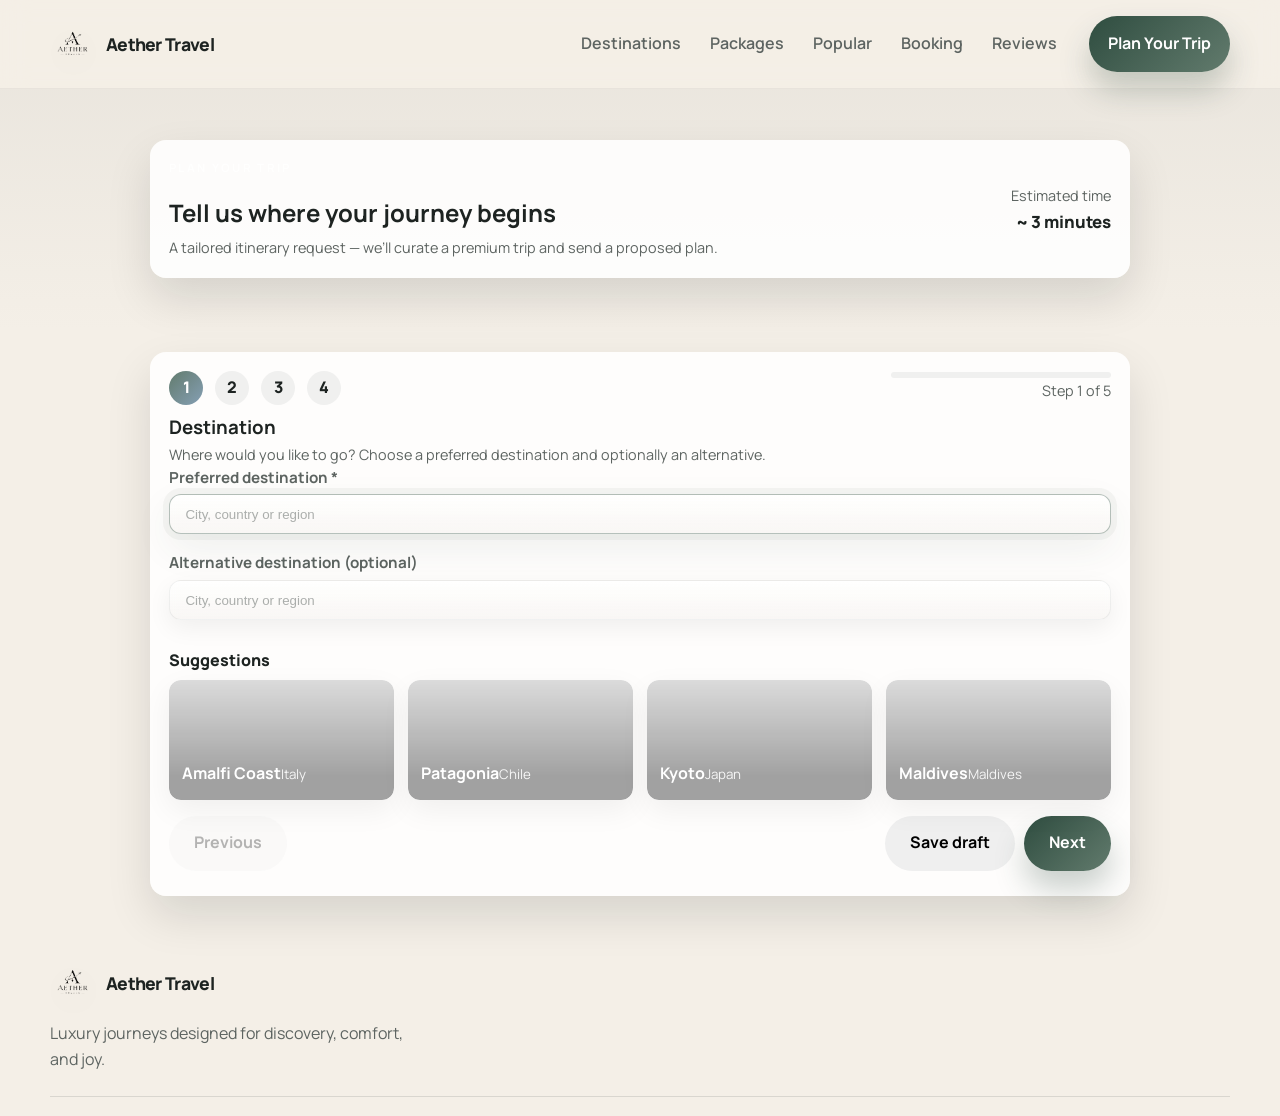
==== plan-your-trip.html @ 8c39a800 "First commit" ====
<!doctype html>
<html lang="en">
  <head>
    <meta charset="utf-8" />
    <meta name="viewport" content="width=device-width,initial-scale=1" />
    <title>Plan Your Trip — Aether Travel</title>
    <meta name="description" content="Plan a premium trip with Aether Travel — multi-step itinerary request." />
    <link rel="stylesheet" href="index.css" />
    <style>
      /* Page-specific small adjustments reusing design tokens from index.css */
      :root { --planner-max: 980px; }
      .planner-hero {
        padding: 3.2rem 1rem;
        background: linear-gradient(180deg, rgba(17,25,23,0.04), rgba(244,239,231,0.65));
      }
      .planner-shell { max-width: var(--planner-max); margin: 0 auto; }
      .planner-card {
        background: rgba(255,255,255,0.88);
        border-radius: 16px;
        padding: 1.2rem;
        box-shadow: var(--shadow);
      }
      .planner-steps { display: grid; gap: 1rem; }
      .step-indicator { display:flex; gap:0.75rem; align-items:center; margin-bottom:0.5rem; }
      .step-dot { width:34px; height:34px; border-radius:999px; display:grid; place-items:center; font-weight:800; background:rgba(29,35,33,0.06); }
      .step-dot.is-active { background: linear-gradient(135deg,var(--green),var(--blue)); color:#fff; }
      .progress-wrap { height:6px; background:rgba(29,35,33,0.06); border-radius:999px; overflow:hidden; }
      .progress-bar { height:100%; width:0%; background:linear-gradient(90deg,var(--green),var(--blue)); transition:width .35s ease; }
      .steps { position:relative; }
      .step { display:none; }
      .step.active { display:block; animation:fadeIn .36s ease; }
      @keyframes fadeIn { from {opacity:0; transform:translateY(6px);} to {opacity:1; transform:none;} }
      .dest-grid { display:grid; grid-template-columns:repeat(auto-fit,minmax(160px,1fr)); gap:0.9rem; }
      .dest-card { border-radius:12px; overflow:hidden; background:#eee; position:relative; cursor:pointer; min-height:110px; display:flex; flex-direction:column; justify-content:flex-end; padding:0.8rem; color:#fff; }
      .dest-card small { opacity:0.9; }
      .pref-grid { display:flex; flex-wrap:wrap; gap:0.6rem; }
      /* Preference pills with color accents applied only when selected */
      .pref {
        position:relative;
        padding:0.6rem 0.9rem;
        border-radius:999px;
        background:rgba(29,35,33,0.04);
        cursor:pointer;
        font-weight:700;
        color:var(--text);
        transition: transform .14s ease, box-shadow .14s ease, background .18s ease, color .18s ease;
        box-shadow: 0 6px 18px rgba(12,20,18,0.04);
      }
      .pref:hover { transform: translateY(-3px); box-shadow: 0 12px 30px rgba(12,20,18,0.08); }
      /* colored states applied when selected */
      .pref.is-selected[data-value="Adventure"] { background: linear-gradient(135deg,#ff9a76,#ff6b6b); color:#fff; }
      .pref.is-selected[data-value="Relaxation"] { background: linear-gradient(135deg,#9be7d9,#6bd3c9); color:#073b35; }
      .pref.is-selected[data-value="Family"] { background: linear-gradient(135deg,#ffd69e,#ffb36b); color:#2b1a00; }
      .pref.is-selected[data-value="Honeymoon"] { background: linear-gradient(135deg,#f6c1e3,#f08abf); color:#3b122b; }
      .pref.is-selected[data-value="Luxury"] { background: linear-gradient(135deg,#d3c6ff,#b49bff); color:#24124a; }
      .pref.is-selected[data-value="Cultural"] { background: linear-gradient(135deg,#ffd7a6,#ffc371); color:#402500; }
      .pref.is-selected[data-value="Nature"] { background: linear-gradient(135deg,#b6e3a6,#80d07a); color:#123814; }
      .pref.is-selected[data-value="Solo"] { background: linear-gradient(135deg,#b8d8ff,#8db6ff); color:#08234a; }
      .pref.is-selected { box-shadow: 0 18px 36px rgba(12,20,18,0.12); }
      /* Slightly smaller pills on small screens */
      @media (max-width:420px){ .pref{padding-left:2.2rem;font-size:0.95rem;} }
      .form-row { display:grid; gap:0.6rem; grid-template-columns:1fr 1fr; }
      @media (max-width:720px){ .form-row{grid-template-columns:1fr;} .step-dot{width:28px;height:28px} }
      .summary { background:linear-gradient(180deg, rgba(244,239,231,0.6), #fff); padding:1rem; border-radius:10px; }
      .muted-small { color:var(--muted); font-size:0.9rem; }

      /* Premium form controls for planner */
      .planner-card label { display:block; margin-bottom:0.35rem; color:var(--muted); font-weight:700; font-size:0.95rem; }

      .planner-card input,
      .planner-card select,
      .planner-card textarea {
        width:100%;
        padding:0.72rem 0.95rem;
        border-radius:12px;
        border:1px solid rgba(29,35,33,0.06);
        background:linear-gradient(180deg, rgba(255,255,255,0.72), rgba(245,243,240,0.62));
        backdrop-filter: blur(6px);
        box-shadow: 0 8px 24px rgba(12,20,18,0.06), inset 0 1px 0 rgba(255,255,255,0.6);
        font-weight:700;
        color:var(--text);
        transition: box-shadow .18s ease, transform .08s ease, border-color .18s ease;
        outline: none;
        margin-bottom:0.9rem;
      }

      .planner-card input::placeholder,
      .planner-card textarea::placeholder { color: rgba(29,35,33,0.36); font-weight:500; }

      .planner-card input:focus,
      .planner-card textarea:focus,
      .planner-card select:focus {
        border-color: rgba(47,77,64,0.35);
        box-shadow: 0 14px 38px rgba(47,77,64,0.08), 0 0 0 6px rgba(98,123,109,0.06);
        transform: translateY(-2px);
      }

      .planner-card select { appearance:none; -webkit-appearance:none; -moz-appearance:none; background-image: linear-gradient(45deg, transparent 50%, rgba(29,35,33,0.08) 50%); background-position: calc(100% - 1.1rem) 50%; background-size:12px 12px; padding-right:2.4rem; }

      .planner-card textarea { min-height:120px; resize:vertical; }

      .planner-card .field-error { margin-top:-0.6rem; display:block; font-size:0.88rem; color:crimson; }

      /* Destination cards: elevated, desaturated overlay and hover lift */
      .dest-card { border-radius:12px; overflow:hidden; position:relative; min-height:120px; display:flex; flex-direction:column; justify-content:flex-end; padding:0.8rem; color:#fff; box-shadow: 0 10px 30px rgba(12,20,18,0.06); transition: transform .18s ease, box-shadow .18s ease; }
      .dest-card::after { content:''; position:absolute; inset:0; background:linear-gradient(180deg, rgba(0,0,0,0.08) 0%, rgba(0,0,0,0.32) 80%); mix-blend-mode:multiply; }
      .dest-card > div { position:relative; z-index:2; }
      .dest-card:hover { transform:translateY(-6px); box-shadow: 0 20px 46px rgba(12,20,18,0.12); }
      /* Number control styles */
      .number-control { display:inline-flex; align-items:center; gap:0.5rem; background: linear-gradient(180deg, rgba(255,255,255,0.9), rgba(250,248,246,0.9)); border-radius:12px; padding:6px; border:1px solid rgba(29,35,33,0.04); }
      .number-control input { width:64px; text-align:center; border:0; background:transparent; padding:0.45rem 0.5rem; font-weight:800; }
      /* remove native browser spinner arrows */
      .number-control input::-webkit-outer-spin-button,
      .number-control input::-webkit-inner-spin-button { -webkit-appearance: none; margin: 0; }
      .number-control input { -moz-appearance: textfield; }

      /* Tactile plus/minus design */
      .num-btn {
        width:44px;
        height:44px;
        display:inline-grid;
        place-items:center;
        border-radius:12px;
        border:1px solid transparent;
        background: #fff;
        font-weight:800;
        font-size:18px;
        line-height:1;
        cursor:pointer;
        transition: transform .12s ease, box-shadow .12s ease, background .12s ease, border-color .12s ease;
        box-shadow: 0 6px 18px rgba(12,20,18,0.06);
      }
      .num-btn:hover { transform: translateY(-3px); box-shadow: 0 14px 30px rgba(12,20,18,0.09); }
      .num-btn:active { transform: translateY(-1px); }

      /* Decrease: subtle, ghost-style */
      .num-decrease {
        color: #4f5a57;
        background: linear-gradient(180deg, rgba(250,250,250,1), rgba(244,244,244,1));
        border:1px solid rgba(29,35,33,0.04);
      }

      /* Increase: prominent primary action */
      .num-increase {
        color: #fff;
        background: linear-gradient(135deg, var(--green), var(--blue));
        border:1px solid rgba(47,77,64,0.12);
        box-shadow: 0 10px 26px rgba(47,77,64,0.08);
      }

      /* Focus styles for accessibility */
      .num-btn:focus {
        outline: none;
        box-shadow: 0 0 0 4px rgba(98,123,109,0.09), 0 12px 30px rgba(12,20,18,0.08);
        transform: translateY(-2px);
      }

      /* Slightly larger symbols for clarity */
      .num-btn { font-size:20px; }

      /* screen-reader only helper */
      .sr-only { position: absolute !important; height: 1px; width: 1px; overflow: hidden; clip: rect(1px, 1px, 1px, 1px); white-space: nowrap; border: 0; padding: 0; margin: -1px; }
    </style>
  </head>
  <body>
    <header class="site-header">
      <nav class="navbar container" aria-label="Main navigation">
        <a href="index.html" class="brand" aria-label="Aether Travel home">
          <img src="images/ei_1791017456366-removebg-preview.png" alt="Aether Travel logo" class="brand-logo" />
          <span>Aether Travel</span>
        </a>
        <button class="nav-toggle" type="button" aria-label="Toggle navigation" aria-expanded="false"><span></span><span></span></button>
        <div class="nav-menu">
          <ul class="nav-links">
            <li><a href="index.html#destinations">Destinations</a></li>
            <li><a href="index.html#packages">Packages</a></li>
            <li><a href="index.html#popular">Popular</a></li>
            <li><a href="index.html#booking">Booking</a></li>
            <li><a href="index.html#testimonials">Reviews</a></li>
          </ul>
          <a href="plan-your-trip.html" class="btn btn-primary nav-cta">Plan Your Trip</a>
        </div>
      </nav>
    </header>

    <main>
      <section class="planner-hero">
        <div class="planner-shell container">
          <div class="planner-card">
            <div style="display:flex;justify-content:space-between;align-items:center;gap:1rem;flex-wrap:wrap;">
              <div>
                <p class="eyebrow">Plan your trip</p>
                <h1 style="margin:0 0 0.25rem;">Tell us where your journey begins</h1>
                <p class="muted-small">A tailored itinerary request — we’ll curate a premium trip and send a proposed plan.</p>
              </div>
              <div style="min-width:220px;text-align:right;">
                <small class="muted-small">Estimated time</small>
                <div style="font-weight:800;font-size:1.05rem;">~ 3 minutes</div>
              </div>
            </div>
          </div>
        </div>
      </section>

      <section class="container planner-shell" style="margin-top:1.4rem;">
        <form id="tripForm" class="planner-card" novalidate>

          <div class="step-indicator">
            <div class="step-dot is-active" data-step="1">1</div>
            <div class="step-dot" data-step="2">2</div>
            <div class="step-dot" data-step="3">3</div>
            <div class="step-dot" data-step="4">4</div>
            <div style="margin-left:auto;text-align:right;">
              <div class="progress-wrap" aria-hidden="true" style="width:220px;">
                <div class="progress-bar" id="progressBar" style="width:0%"></div>
              </div>
              <small class="muted-small">Step <span id="currentStep">1</span> of 5</small>
            </div>
          </div>

          <div class="steps">
            <!-- Step 1: Destination -->
            <div class="step active" data-step="1">
              <h3>Destination</h3>
              <p class="muted-small">Where would you like to go? Choose a preferred destination and optionally an alternative.</p>

              <label for="primaryDestination" class="muted-small">Preferred destination <span aria-hidden="true">*</span></label>
              <input id="primaryDestination" name="primaryDestination" required placeholder="City, country or region" />

              <label for="altDestination" class="muted-small">Alternative destination (optional)</label>
              <input id="altDestination" name="altDestination" placeholder="City, country or region" />

              <p style="margin:0.8rem 0 0.4rem;font-weight:800;">Suggestions</p>
              <div class="dest-grid" id="suggestions">
                <div class="dest-card" data-value="Amalfi Coast" style="background-image:url('https://images.unsplash.com/photo-1507525428034-b723cf961d3e?auto=format&fit=crop&w=800&q=60');background-size:cover;">
                  <div><strong>Amalfi Coast</strong><small>Italy</small></div>
                </div>
                <div class="dest-card" data-value="Patagonia" style="background-image:url('https://images.unsplash.com/photo-1501785888041-af3ef285b470?auto=format&fit=crop&w=800&q=60');background-size:cover;">
                  <div><strong>Patagonia</strong><small>Chile</small></div>
                </div>
                <div class="dest-card" data-value="Kyoto" style="background-image:url('https://images.unsplash.com/photo-1549692520-acc6669e2f0c?auto=format&fit=crop&w=800&q=60');background-size:cover;">
                  <div><strong>Kyoto</strong><small>Japan</small></div>
                </div>
                <div class="dest-card" data-value="Maldives" style="background-image:url('https://images.unsplash.com/photo-1505751172876-fa1923c5c528?auto=format&fit=crop&w=800&q=60');background-size:cover;">
                  <div><strong>Maldives</strong><small>Maldives</small></div>
                </div>
              </div>

            </div>

            <!-- Step 2: Journey details -->
            <div class="step" data-step="2">
              <h3>Journey details</h3>
              <p class="muted-small">Tell us when you want to travel and who is in your party.</p>

              <div class="form-row">
                <div>
                  <label for="departDate" class="muted-small">Departure date <span aria-hidden="true">*</span></label>
                  <input id="departDate" name="departDate" type="date" required />
                </div>
                <div>
                  <label for="returnDate" class="muted-small">Return date</label>
                  <input id="returnDate" name="returnDate" type="date" />
                </div>
              </div>

              <div style="height:0.6rem"></div>

              <div class="form-row">
                <div>
                  <label for="adults" class="muted-small">Adults</label>
                  <div class="number-control">
                    <button type="button" class="num-btn num-decrease" data-for="adults" aria-label="Decrease adults">
                      <svg width="18" height="18" viewBox="0 0 24 24" fill="none" xmlns="http://www.w3.org/2000/svg" aria-hidden="true" focusable="false">
                        <rect x="4" y="11" width="16" height="2" rx="1" fill="currentColor" />
                      </svg>
                    </button>
                    <input id="adults" name="adults" type="number" step="1" min="1" value="2" aria-live="polite" />
                    <button type="button" class="num-btn num-increase" data-for="adults" aria-label="Increase adults">
                      <svg width="18" height="18" viewBox="0 0 24 24" fill="none" xmlns="http://www.w3.org/2000/svg" aria-hidden="true" focusable="false">
                        <rect x="11" y="4" width="2" height="16" rx="1" fill="currentColor" />
                        <rect x="4" y="11" width="16" height="2" rx="1" fill="currentColor" />
                      </svg>
                    </button>
                  </div>
                </div>
                <div>
                  <label for="children" class="muted-small">Children</label>
                  <div class="number-control">
                    <button type="button" class="num-btn num-decrease" data-for="children" aria-label="Decrease children">
                      <svg width="18" height="18" viewBox="0 0 24 24" fill="none" xmlns="http://www.w3.org/2000/svg" aria-hidden="true" focusable="false">
                        <rect x="4" y="11" width="16" height="2" rx="1" fill="currentColor" />
                      </svg>
                    </button>
                    <input id="children" name="children" type="number" step="1" min="0" value="0" aria-live="polite" />
                    <button type="button" class="num-btn num-increase" data-for="children" aria-label="Increase children">
                      <svg width="18" height="18" viewBox="0 0 24 24" fill="none" xmlns="http://www.w3.org/2000/svg" aria-hidden="true" focusable="false">
                        <rect x="11" y="4" width="2" height="16" rx="1" fill="currentColor" />
                        <rect x="4" y="11" width="16" height="2" rx="1" fill="currentColor" />
                      </svg>
                    </button>
                  </div>
                </div>
              </div>
            </div>

            <!-- Step 3: Preferences -->
            <div class="step" data-step="3">
              <h3>Travel preferences</h3>
              <p class="muted-small">Select one or more styles that match your ideal trip.</p>
              <div class="pref-grid" id="preferences">
                <div class="pref" data-value="Adventure">Adventure</div>
                <div class="pref" data-value="Relaxation">Relaxation</div>
                <div class="pref" data-value="Family">Family</div>
                <div class="pref" data-value="Honeymoon">Honeymoon</div>
                <div class="pref" data-value="Luxury">Luxury</div>
                <div class="pref" data-value="Cultural">Cultural</div>
                <div class="pref" data-value="Nature">Nature</div>
                <div class="pref" data-value="Solo">Solo</div>
              </div>
            </div>

            <!-- Step 4: Contact & Notes (Budget step in brief) -->
            <div class="step" data-step="4">
              <h3>Contact & budget</h3>
              <p class="muted-small">We’ll use this to send your itinerary proposal.</p>

              <label for="fullName" class="muted-small">Full name <span aria-hidden="true">*</span></label>
              <input id="fullName" name="fullName" required />

              <label for="email" class="muted-small">Email <span aria-hidden="true">*</span></label>
              <input id="email" name="email" type="email" required />

              <label for="phone" class="muted-small">Phone / WhatsApp</label>
              <input id="phone" name="phone" type="tel" />

              <label for="notes" class="muted-small">Additional requirements or notes</label>
              <textarea id="notes" name="notes" rows="4" placeholder="Dietary needs, mobility, celebrations, special requests..."></textarea>
            </div>

            <!-- Step 5: Review & submit -->
            <div class="step" data-step="5">
              <h3>Review your request</h3>
              <p class="muted-small">Confirm the details below before requesting your itinerary.</p>

              <div class="summary" id="summaryBox">
                <!-- summary content injected here -->
              </div>

            </div>

          </div>

          <div id="actionToolbar" style="display:flex;justify-content:space-between;gap:0.8rem;margin-top:1rem;">
            <button type="button" class="btn" id="prevBtn" disabled>Previous</button>
            <div style="display:flex;gap:0.6rem;">
              <button type="button" class="btn" id="saveDraftBtn">Save draft</button>
              <button type="button" class="btn btn-primary" id="nextBtn">Next</button>
            </div>
          </div>

          <div style="margin-top:0.4rem;display:flex;align-items:center;gap:0.6rem;">
            <div id="autosaveStatus" class="muted-small" aria-live="polite"></div>
          </div>

          <!-- aria-live region for announcing numeric changes to assistive tech -->
          <div id="srLive" aria-live="polite" aria-atomic="true" class="sr-only"></div>

        </form>
      </section>

    </main>

    <footer class="site-footer" style="margin-top:2rem;">
      <div class="container footer-inner">
        <div>
          <a href="index.html" class="brand brand-footer">
            <img src="images/ei_1791017456366-removebg-preview.png" alt="Aether Travel logo" class="brand-logo" />
            <span>Aether Travel</span>
          </a>
          <p>Luxury journeys designed for discovery, comfort, and joy.</p>
        </div>
      </div>
    </footer>

    <script src="index.js"></script>
    <script src="plan-your-trip.js"></script>
  </body>
</html>
---- index.css ----
@import url('https://fonts.googleapis.com/css2?family=Manrope:wght@400;500;600;700;800&family=Cormorant+Garamond:wght@500;600;700&display=swap');

:root {
  --bg: #f4efe7;
  --bg-strong: #e9e0d2;
  --panel: #f9f6f0;
  --card: rgba(255, 255, 255, 0.7);
  --text: #1d2321;
  --muted: #5d6461;
  --line: rgba(29, 35, 33, 0.12);
  --green: #627b6d;
  --green-deep: #2f4d40;
  --blue: #859fb4;
  --tan: #d8c2a2;
  --shadow: 0 20px 45px rgba(12, 20, 18, 0.12);
  --radius-lg: 32px;
  --radius-md: 20px;
  --radius-sm: 14px;
}

* {
  box-sizing: border-box;
  margin: 0;
  padding: 0;
}

html {
  scroll-behavior: smooth;
}

body {
  font-family: 'Manrope', sans-serif;
  background: var(--bg);
  color: var(--text);
  line-height: 1.6;
  cursor: none;
}

* {
  cursor: none;
}

body *:hover,
body *:focus,
body *:active {
  cursor: none;
}

.plane-cursor {
  position: fixed;
  left: 0;
  top: 0;
  width: 24px;
  height: 24px;
  display: grid;
  place-items: center;
  transform: translate(-50%, -50%) rotate(0deg);
  pointer-events: none;
  z-index: 9999;
  font-size: 1.2rem;
  color: rgba(47, 77, 64, 0.92);
  text-shadow: 0 6px 18px rgba(47, 77, 64, 0.18);
  transition: color 0.25s ease, transform 0.12s ease, text-shadow 0.25s ease;
}

.plane-cursor.is-active {
  transform: translate(-50%, -50%) scale(1.2);
}

.plane-cursor.is-passport {
  width: 32px;
  height: 32px;
  font-size: 1.35rem;
  filter: drop-shadow(0 8px 18px rgba(29, 35, 33, 0.16));
}

.plane-cursor.is-passport img {
  display: block;
  width: 100%;
  height: 100%;
  object-fit: contain;
  filter: drop-shadow(0 8px 18px rgba(29, 35, 33, 0.18));
}

.plane-trail {
  position: fixed;
  left: 0;
  top: 0;
  width: 18px;
  height: 18px;
  display: grid;
  place-items: center;
  font-size: 0.85rem;
  opacity: 0;
  pointer-events: none;
  z-index: 9998;
  transform: translate(-50%, -50%) rotate(0deg);
  color: rgba(47, 77, 64, 0.35);
  filter: drop-shadow(0 0 10px rgba(47, 77, 64, 0.18));
  animation: trailFade 0.9s ease-out forwards;
}

@keyframes trailFade {
  0% {
    opacity: 0.18;
    transform: translate(-50%, -50%) scale(0.82) rotate(0deg);
  }
  35% {
    opacity: 0.14;
    transform: translate(-50%, -50%) scale(1) rotate(14deg);
  }
  100% {
    opacity: 0;
    transform: translate(-50%, -50%) translate(10px, -8px) scale(1.5) rotate(30deg);
  }
}

img {
  max-width: 100%;
  display: block;
}

a {
  color: inherit;
  text-decoration: none;
}

button,
select {
  font: inherit;
}

button {
  border: 0;
  cursor: pointer;
}

.container {
  width: min(1180px, calc(100% - 2rem));
  margin: 0 auto;
}

.section {
  padding: 5.5rem 0;
  opacity: 0;
  transform: translateY(30px);
  transition: opacity 0.8s ease, transform 0.8s ease;
}

.section.visible {
  opacity: 1;
  transform: translateY(0);
}

.section-light {
  background: rgba(255, 255, 255, 0.28);
}

.eyebrow {
  font-size: 0.72rem;
  letter-spacing: 0.2em;
  text-transform: uppercase;
  font-weight: 700;
  color: rgba(255, 255, 255, 0.8);
  margin-bottom: 1rem;
}

.eyebrow-dark {
  color: var(--green-deep);
}

.section-heading {
  text-align: center;
  max-width: 700px;
  margin: 0 auto 2.6rem;
}

.section-heading h2 {
  font-size: clamp(2.2rem, 4vw, 3.3rem);
  line-height: 1.06;
  letter-spacing: -0.06em;
  margin-bottom: 1rem;
  font-weight: 800;
}

.section-heading p:last-child {
  color: var(--muted);
  font-size: 1.02rem;
}

.align-left {
  text-align: left;
  margin-left: 0;
}

.site-header {
  position: sticky;
  top: 0;
  z-index: 50;
  backdrop-filter: blur(14px);
  background: rgba(244, 239, 231, 0.72);
  border-bottom: 1px solid rgba(29, 35, 33, 0.05);
}

.navbar {
  display: flex;
  align-items: center;
  justify-content: space-between;
  min-height: 88px;
  gap: 1.5rem;
}

.brand {
  display: inline-flex;
  align-items: center;
  gap: 0.7rem;
  font-weight: 800;
  letter-spacing: -0.04em;
  font-size: 1.1rem;
}

.brand-mark {
  display: inline-flex;
  align-items: center;
  justify-content: center;
  width: 2.2rem;
  height: 2.2rem;
  border-radius: 0.8rem;
  background: linear-gradient(135deg, var(--green), var(--blue));
  color: white;
  box-shadow: var(--shadow);
}

.brand-logo {
  width: 2.8rem;
  height: 2.8rem;
  object-fit: contain;
  display: block;
  filter: drop-shadow(0 8px 18px rgba(47, 77, 64, 0.14));
}

.nav-menu {
  display: flex;
  align-items: center;
  gap: 2rem;
}

.nav-links {
  list-style: none;
  display: flex;
  align-items: center;
  gap: 1.8rem;
}

.nav-links a {
  color: var(--muted);
  font-weight: 600;
  transition: color 0.2s ease;
}

.nav-links a:hover,
.nav-links a:focus-visible {
  color: var(--text);
}

.btn {
  display: inline-flex;
  align-items: center;
  justify-content: center;
  padding: 0.92rem 1.55rem;
  border-radius: 999px;
  font-weight: 700;
  transition: transform 0.2s ease, box-shadow 0.2s ease, background 0.2s ease;
}

.btn:hover,
.btn:focus-visible {
  transform: translateY(-1px);
}

.btn-primary {
  background: linear-gradient(135deg, var(--green-deep), var(--green));
  color: #fff;
  box-shadow: 0 18px 30px rgba(47, 77, 64, 0.25);
}

.btn-secondary {
  background: rgba(255, 255, 255, 0.12);
  border: 1px solid rgba(255, 255, 255, 0.25);
  color: #fff;
}

.nav-cta {
  padding-inline: 1.2rem;
}

.nav-toggle {
  display: none;
  width: 48px;
  height: 48px;
  border-radius: 14px;
  background: rgba(29, 35, 33, 0.05);
}

.nav-toggle span {
  display: block;
  width: 20px;
  height: 2px;
  margin: 5px auto;
  background: var(--text);
}

.hero {
  position: relative;
  padding: 2.5rem 0 3.2rem;
  overflow: hidden;
}

.hero::before {
  content: "";
  position: absolute;
  inset: 0;
  background:
    linear-gradient(135deg, rgba(17, 25, 23, 0.78), rgba(17, 25, 23, 0.46)),
    url('https://images.unsplash.com/photo-1476514525535-07fb3b4ae5f1?auto=format&fit=crop&w=1600&q=80') center/cover no-repeat;
  z-index: -2;
}

.hero::after {
  content: "";
  position: absolute;
  inset: 60% 0 0;
  background: linear-gradient(180deg, transparent, var(--bg));
  z-index: -1;
}

.hero-shell {
  display: grid;
  grid-template-columns: 1.1fr 0.9fr;
  gap: 3rem;
  align-items: center;
  min-height: 640px;
}

.hero-copy {
  color: #fff;
  padding-top: 2.2rem;
}

.hero-copy h1 {
  font-size: clamp(3.1rem, 6vw, 5.3rem);
  line-height: 0.95;
  letter-spacing: -0.075em;
  margin-bottom: 1.1rem;
  max-width: 620px;
  font-weight: 800;
}

.lead {
  max-width: 530px;
  color: rgba(255, 255, 255, 0.8);
  font-size: 1.08rem;
  margin-bottom: 1.8rem;
}

.hero-actions {
  display: flex;
  flex-wrap: wrap;
  gap: 1rem;
  margin-bottom: 2rem;
}

.hero-metrics {
  list-style: none;
  display: flex;
  flex-wrap: wrap;
  gap: 2rem;
  padding-top: 0.8rem;
}

.hero-metrics li {
  display: flex;
  flex-direction: column;
  gap: 0.2rem;
}

.hero-metrics strong {
  font-size: 1.5rem;
  letter-spacing: -0.05em;
}

.hero-metrics span {
  color: rgba(255, 255, 255, 0.72);
  font-size: 0.82rem;
}

.hero-visual {
  position: relative;
  display: flex;
  justify-content: center;
  align-items: center;
}

.hero-visual img {
  width: min(100%, 560px);
  height: 620px;
  object-fit: cover;
  border-radius: 32px 32px 110px 32px;
  box-shadow: var(--shadow);
}

.floating-card {
  position: absolute;
  right: 0.5rem;
  bottom: 2rem;
  background: rgba(255, 255, 255, 0.9);
  color: var(--text);
  border-radius: 1.1rem;
  padding: 1.1rem 1.2rem;
  box-shadow: 0 18px 35px rgba(21, 24, 27, 0.18);
  display: flex;
  flex-direction: column;
  gap: 0.2rem;
}

.floating-label {
  color: var(--muted);
  font-size: 0.72rem;
  text-transform: uppercase;
  letter-spacing: 0.12em;
}

.floating-card strong {
  font-size: 1.2rem;
  letter-spacing: -0.04em;
}

.booking-panel {
  margin-top: -3rem;
  background: rgba(249, 246, 240, 0.9);
  backdrop-filter: blur(16px);
  border: 1px solid rgba(29, 35, 33, 0.06);
  border-radius: 1.5rem;
  padding: 1.1rem 1.1rem 0.8rem;
  box-shadow: var(--shadow);
}

.booking-tabs {
  display: flex;
  gap: 0.75rem;
  flex-wrap: wrap;
  margin-bottom: 1rem;
}

.booking-tabs button {
  background: transparent;
  border-radius: 999px;
  padding: 0.7rem 1rem;
  color: var(--muted);
  font-weight: 700;
}

.booking-tabs button.is-active {
  background: var(--green-deep);
  color: #fff;
}

.booking-form {
  display: grid;
  grid-template-columns: 1.1fr 0.18fr 1.1fr 1fr 1fr auto;
  gap: 0.9rem;
  align-items: end;
}

.field {
  display: flex;
  flex-direction: column;
  gap: 0.45rem;
  padding: 0.7rem 0.8rem;
  background: rgba(255, 255, 255, 0.56);
  border: 1px solid var(--line);
  border-radius: var(--radius-sm);
  position: relative;
  transition: border-color 0.25s ease, box-shadow 0.25s ease, transform 0.25s ease;
  overflow: hidden;
}

.field::before {
  content: "";
  position: absolute;
  inset: 0;
  background: linear-gradient(135deg, rgba(98, 123, 109, 0.04), rgba(133, 159, 180, 0.04));
  opacity: 0;
  transition: opacity 0.25s ease;
}

.field:focus-within {
  border-color: rgba(47, 77, 64, 0.35);
  box-shadow: 0 0 0 4px rgba(98, 123, 109, 0.14);
  transform: translateY(-1px);
}

.field:focus-within::before {
  opacity: 1;
}

.field::after {
  content: "▾";
  position: absolute;
  right: 0.9rem;
  top: 52%;
  transform: translateY(-50%);
  color: var(--green-deep);
  font-size: 0.9rem;
  pointer-events: none;
  transition: transform 0.25s ease;
  z-index: 1;
}

.field:focus-within::after {
  transform: translateY(-50%) rotate(180deg);
}

.field label {
  color: var(--muted);
  font-size: 0.8rem;
  font-weight: 600;
  position: relative;
  z-index: 1;
}

.field select {
  appearance: none;
  -webkit-appearance: none;
  -moz-appearance: none;
  border: 0;
  background: transparent;
  color: var(--text);
  font-weight: 700;
  outline: none;
  width: 100%;
  padding-right: 1.4rem;
  cursor: pointer;
  position: relative;
  z-index: 1;
  transition: color 0.2s ease, transform 0.2s ease;
  background-image: none;
  border-radius: 0;
}

.field select option {
  color: var(--text);
  background: #fff;
  padding: 0.7rem 0.8rem;
}

.field select:focus {
  color: var(--green-deep);
}

.field select:hover {
  color: var(--green-deep);
}

.field select::-ms-expand {
  display: none;
}

.field select,
.field select option {
  font-family: 'Manrope', sans-serif;
}

.swap-wrap {
  display: flex;
  justify-content: center;
  align-items: center;
  height: 100%;
}

.swap-button {
  width: 44px;
  height: 44px;
  border-radius: 50%;
  background: rgba(98, 123, 109, 0.12);
  color: var(--green-deep);
  font-size: 1.2rem;
}

.search-button {
  min-height: 58px;
  min-width: 130px;
}

.destination-grid,
.package-grid,
.feature-grid,
.testimonial-grid {
  display: grid;
  gap: 1.6rem;
}

.destination-grid {
  grid-template-columns: 1.15fr 1fr 1fr;
}

.destination-card {
  position: relative;
  overflow: hidden;
  border-radius: var(--radius-lg);
  min-height: 420px;
  box-shadow: var(--shadow);
}

.destination-card img {
  width: 100%;
  height: 100%;
  object-fit: cover;
}

.destination-card::after {
  content: "";
  position: absolute;
  inset: 0;
  background: linear-gradient(180deg, rgba(12, 20, 18, 0.1), rgba(12, 20, 18, 0.7));
}

.destination-info {
  position: absolute;
  inset: auto 0 0;
  z-index: 1;
  padding: 1.35rem 1.25rem 1.4rem;
  color: white;
}

.country-tag {
  display: inline-block;
  background: rgba(255, 255, 255, 0.12);
  border: 1px solid rgba(255, 255, 255, 0.18);
  border-radius: 999px;
  padding: 0.35rem 0.7rem;
  font-size: 0.75rem;
  letter-spacing: 0.08em;
  text-transform: uppercase;
}

.destination-info h3 {
  font-size: clamp(1.8rem, 2vw, 2.4rem);
  letter-spacing: -0.06em;
  margin: 0.7rem 0 0.45rem;
}

.meta-row {
  display: flex;
  justify-content: space-between;
  align-items: center;
  color: rgba(255, 255, 255, 0.86);
}

.package-grid {
  grid-template-columns: repeat(3, minmax(0, 1fr));
}

.package-card {
  background: rgba(255, 255, 255, 0.5);
  border: 1px solid rgba(29, 35, 33, 0.06);
  border-radius: 24px;
  overflow: hidden;
  box-shadow: var(--shadow);
}

.highlight-card {
  transform: translateY(-16px);
}

.package-image {
  height: 220px;
  background-size: cover;
  background-position: center;
}

.package-image-one {
  background-image: url('https://images.unsplash.com/photo-1500375592092-40eb2168fd21?auto=format&fit=crop&w=900&q=80');
}

.package-image-two {
  background-image: url('https://images.unsplash.com/photo-1516483638261-f4dbaf036963?auto=format&fit=crop&w=900&q=80');
}

.package-image-three {
  background-image: url('https://images.unsplash.com/photo-1528164344705-47542687000d?auto=format&fit=crop&w=900&q=80');
}

.package-body {
  padding: 1.5rem;
}

.price-row {
  display: flex;
  justify-content: space-between;
  gap: 0.75rem;
  align-items: center;
  font-size: 0.8rem;
  text-transform: uppercase;
  letter-spacing: 0.08em;
  color: var(--muted);
}

.price-row strong {
  color: var(--text);
  letter-spacing: 0;
  text-transform: none;
  font-size: 1.3rem;
}

.package-body h3 {
  margin: 1rem 0 0.8rem;
  font-size: 2rem;
  letter-spacing: -0.06em;
}

.package-body ul {
  list-style: none;
  display: grid;
  gap: 0.5rem;
  color: var(--muted);
  margin-bottom: 1.2rem;
}

.package-body li {
  position: relative;
  padding-left: 1.1rem;
}

.package-body li::before {
  content: "•";
  position: absolute;
  left: 0;
  color: var(--green);
}

.text-link {
  display: inline-flex;
  align-items: center;
  gap: 0.55rem;
  padding: 0.7rem 1rem;
  border-radius: 999px;
  background: rgba(47, 77, 64, 0.06);
  border: 1px solid rgba(47, 77, 64, 0.1);
  color: var(--green-deep);
  font-weight: 800;
  letter-spacing: 0.01em;
  transition: transform 0.2s ease, background 0.2s ease, box-shadow 0.2s ease;
  box-shadow: 0 8px 18px rgba(47, 77, 64, 0.06);
}

.text-link:hover,
.text-link:focus-visible {
  background: linear-gradient(135deg, rgba(47, 77, 64, 0.1), rgba(118, 148, 167, 0.1));
  transform: translateY(-1px);
  box-shadow: 0 12px 24px rgba(47, 77, 64, 0.1);
}

.text-link-icon {
  display: inline-flex;
  align-items: center;
  justify-content: center;
  width: 1.7rem;
  height: 1.7rem;
  border-radius: 50%;
  background: linear-gradient(135deg, var(--green), var(--blue));
  color: #fff;
  font-size: 0.75rem;
  box-shadow: 0 8px 18px rgba(84, 122, 116, 0.22);
}

.airline-carousel {
  display: grid;
  grid-template-columns: repeat(4, minmax(0, 1fr));
  gap: 1.2rem;
}

.airline-card {
  background: rgba(255, 255, 255, 0.7);
  border: 1px solid var(--line);
  border-radius: 24px;
  padding: 1.3rem 1rem;
  box-shadow: 0 12px 28px rgba(17, 20, 19, 0.05);
  display: flex;
  flex-direction: column;
  align-items: center;
  text-align: center;
  gap: 0.55rem;
}

.airline-logo {
  position: relative;
  width: 56px;
  height: 56px;
  border-radius: 18px;
  display: grid;
  place-items: center;
  font-size: 1.4rem;
  color: #fff;
  font-weight: 800;
  overflow: hidden;
  box-shadow: inset 0 1px 0 rgba(255,255,255,0.35);
}

.logo-mark {
  position: relative;
  z-index: 1;
  letter-spacing: -0.08em;
}

.airline-logo img {
  display: block;
  width: 100%;
  height: 100%;
  object-fit: contain;
}

.flag {
  position: absolute;
  width: 22px;
  height: 22px;
  right: 4px;
  bottom: 4px;
  border-radius: 50%;
  border: 2px solid rgba(255,255,255,0.8);
  box-shadow: 0 8px 14px rgba(0,0,0,0.12);
}

.flag-australia {
  background:
    linear-gradient(to right, #0b53a6 0 100%);
  clip-path: polygon(0 0, 100% 0, 100% 100%, 0 100%);
}

.flag-australia::before,
.flag-australia::after {
  content: "";
  position: absolute;
  inset: 0;
  background: transparent;
}

.flag-australia::before {
  background: linear-gradient(90deg, transparent 0 30%, rgba(255,255,255,0.9) 30% 70%, transparent 70%);
}

.flag-australia::after {
  background: linear-gradient(0deg, transparent 0 30%, rgba(255,255,255,0.9) 30% 70%, transparent 70%);
}

.flag-singapore {
  background: linear-gradient(135deg, #f4f4f4 0 100%);
}

.flag-singapore::before {
  content: "";
  position: absolute;
  inset: 0;
  background:
    linear-gradient(90deg, #ee2d3d 0 100%),
    linear-gradient(0deg, #ee2d3d 0 100%);
  clip-path: polygon(0 0, 100% 0, 100% 100%, 0 100%);
  -webkit-mask: radial-gradient(circle, transparent 0 58%, black 59% 100%);
}

.flag-uae {
  background: linear-gradient(135deg, #00732f, #ffffff 50%, #ce1126 50% 100%);
}

.flag-uae::before {
  content: "";
  position: absolute;
  inset: 0;
  background: linear-gradient(90deg, rgba(0,0,0,0) 0 55%, rgba(255,255,255,0.8) 55% 100%);
  opacity: 0.9;
}

.flag-usa {
  background: linear-gradient(180deg, #b22234 0 14.28%, #fff 14.28% 28.56%, #b22234 28.56% 42.84%, #fff 42.84% 57.12%, #b22234 57.12% 71.4%, #fff 71.4% 85.68%, #b22234 85.68% 100%);
}

.flag-usa::before {
  content: "";
  position: absolute;
  inset: 0 0 auto 0;
  height: 50%;
  background: #3c3b6e;
  border-radius: 50% 50% 0 0;
}

.airline-one { background: linear-gradient(135deg, #c5d5f0, #4a678e); }
.airline-two { background: linear-gradient(135deg, #4d7f70, #8bb0a0); }
.airline-three { background: linear-gradient(135deg, #8d9db2, #3d4a6b); }
.airline-four { background: linear-gradient(135deg, #d3b694, #9d6b47); }

.booking-layout {
  display: grid;
  grid-template-columns: 1.05fr 0.95fr;
  gap: 2rem;
  align-items: center;
}

.booking-visual {
  position: relative;
}

.booking-visual-card img {
  border-radius: 32px;
  height: 540px;
  width: 100%;
  object-fit: cover;
  box-shadow: var(--shadow);
}

.mini-card {
  position: absolute;
  right: 1.2rem;
  bottom: 1.2rem;
  background: rgba(255, 255, 255, 0.88);
  border-radius: 18px;
  padding: 1rem 1.1rem;
  box-shadow: 0 18px 35px rgba(21, 24, 27, 0.14);
  display: flex;
  flex-direction: column;
  gap: 0.2rem;
}

.mini-card span {
  color: var(--muted);
  font-size: 0.72rem;
  text-transform: uppercase;
  letter-spacing: 0.12em;
}

.mini-card strong {
  font-size: 1.2rem;
  letter-spacing: -0.04em;
}

.booking-copy {
  max-width: 530px;
}

.booking-copy h2 {
  font-size: clamp(2.3rem, 4vw, 3.2rem);
  letter-spacing: -0.06em;
  margin-bottom: 1rem;
  line-height: 1;
}

.booking-copy p {
  color: var(--muted);
}

.check-list {
  list-style: none;
  display: grid;
  gap: 0.85rem;
  margin: 1.5rem 0 2rem;
}

.check-list li {
  display: flex;
  align-items: center;
  gap: 0.7rem;
  color: var(--text);
  font-weight: 600;
}

.check-list li::before {
  content: "✓";
  display: inline-flex;
  align-items: center;
  justify-content: center;
  width: 1.7rem;
  height: 1.7rem;
  border-radius: 50%;
  background: rgba(98, 123, 109, 0.12);
  color: var(--green-deep);
}

.feature-grid {
  grid-template-columns: repeat(3, minmax(0, 1fr));
}

.feature-card {
  background: rgba(255, 255, 255, 0.6);
  border: 1px solid var(--line);
  border-radius: 24px;
  padding: 1.7rem 1.4rem;
  box-shadow: 0 14px 32px rgba(17, 20, 19, 0.05);
}

.feature-icon {
  display: inline-flex;
  align-items: center;
  justify-content: center;
  width: 3rem;
  height: 3rem;
  border-radius: 14px;
  background: rgba(98, 123, 109, 0.12);
  color: var(--green-deep);
  font-weight: 800;
  margin-bottom: 1rem;
}

.feature-card h3 {
  font-size: 1.55rem;
  letter-spacing: -0.04em;
  margin-bottom: 0.65rem;
}

.feature-card p {
  color: var(--muted);
}

.testimonial-grid {
  grid-template-columns: repeat(3, minmax(0, 1fr));
}

.testimonial-card {
  background: rgba(255, 255, 255, 0.7);
  border: 1px solid rgba(29, 35, 33, 0.06);
  border-radius: 24px;
  padding: 1.6rem;
  box-shadow: 0 16px 30px rgba(15, 22, 18, 0.05);
}

.testimonial-card.active {
  background: linear-gradient(180deg, rgba(98, 123, 109, 0.12), rgba(255,255,255,0.74));
}

.testimonial-card p {
  color: var(--text);
  font-size: 1.05rem;
  margin-bottom: 1.4rem;
}

.person {
  display: flex;
  flex-direction: column;
}

.person strong {
  letter-spacing: -0.04em;
}

.person span {
  color: var(--muted);
  font-size: 0.85rem;
}

.cta-banner {
  padding: 3.5rem 0 1rem;
}

.cta-inner {
  background: linear-gradient(135deg, var(--green-deep), var(--green));
  border-radius: 32px;
  padding: 2.3rem 2.2rem;
  color: #fff;
  display: flex;
  align-items: center;
  justify-content: space-between;
  gap: 1.5rem;
  box-shadow: var(--shadow);
}

.cta-inner h2 {
  font-size: clamp(2rem, 4vw, 3rem);
  letter-spacing: -0.06em;
  line-height: 1.02;
}

.site-footer {
  padding: 2rem 0 1.2rem;
}

.footer-inner {
  display: flex;
  justify-content: space-between;
  gap: 2rem;
  padding-bottom: 1.5rem;
  border-bottom: 1px solid var(--line);
}

.brand-footer {
  margin-bottom: 1rem;
}

.site-footer p {
  max-width: 360px;
  color: var(--muted);
}

.footer-links {
  display: flex;
  gap: 4rem;
}

.footer-links h4 {
  margin-bottom: 0.9rem;
  letter-spacing: -0.04em;
}

.footer-links ul {
  list-style: none;
  display: grid;
  gap: 0.55rem;
}

.footer-links a {
  color: var(--muted);
}

.footer-bottom {
  display: flex;
  justify-content: space-between;
  padding-top: 1rem;
  color: var(--muted);
  font-size: 0.92rem;
}

@media (max-width: 980px) {
  .hero-shell,
  .booking-layout,
  .destination-grid,
  .package-grid,
  .feature-grid,
  .testimonial-grid,
  .airline-carousel {
    grid-template-columns: 1fr 1fr;
  }

  .hero-shell {
    grid-template-columns: 1fr;
  }

  .booking-form {
    grid-template-columns: 1fr 1fr;
  }

  .swap-wrap {
    display: none;
  }

  .search-button {
    grid-column: span 2;
  }
}

@media (max-width: 760px) {
  .nav-toggle {
    display: block;
  }

  .nav-menu {
    position: absolute;
    top: calc(100% + 0.7rem);
    left: 1rem;
    right: 1rem;
    display: none;
    flex-direction: column;
    align-items: stretch;
    background: rgba(249, 246, 240, 0.96);
    border: 1px solid var(--line);
    border-radius: 20px;
    padding: 1rem;
    box-shadow: var(--shadow);
  }

  .nav-menu.is-open {
    display: flex;
  }

  .nav-links {
    flex-direction: column;
    align-items: flex-start;
    gap: 0.8rem;
  }

  .nav-cta {
    width: 100%;
  }

  .booking-panel {
    margin-top: 1rem;
  }

  .booking-form,
  .destination-grid,
  .package-grid,
  .feature-grid,
  .testimonial-grid,
  .airline-carousel,
  .footer-inner,
  .cta-inner,
  .booking-layout {
    grid-template-columns: 1fr;
    display: grid;
  }

  .booking-form {
    display: grid;
  }

  .search-button {
    grid-column: auto;
  }

  .hero-copy h1 {
    max-width: none;
  }

  .hero-visual img {
    height: 420px;
  }

  .section {
    padding: 4rem 0;
  }

  .footer-inner,
  .cta-inner,
  .footer-bottom {
    display: flex;
    flex-direction: column;
    align-items: flex-start;
  }
}
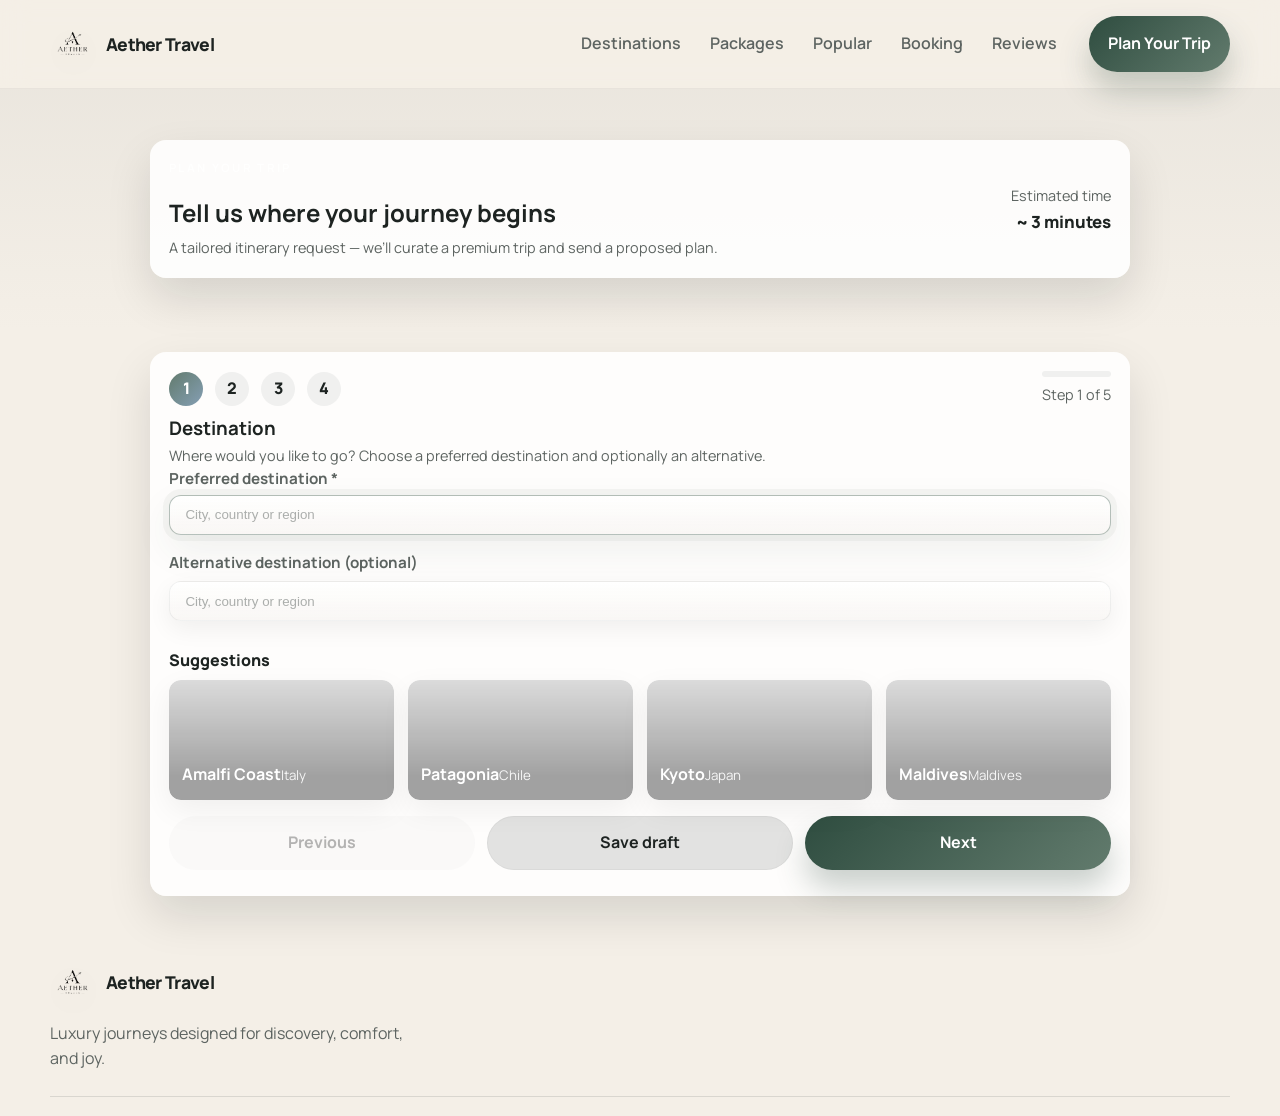
==== commit ff411bbd: "Refined website" ====
--- a/plan-your-trip.html
+++ b/plan-your-trip.html
@@ -21,11 +21,103 @@
         box-shadow: var(--shadow);
       }
       .planner-steps { display: grid; gap: 1rem; }
-      .step-indicator { display:flex; gap:0.75rem; align-items:center; margin-bottom:0.5rem; }
-      .step-dot { width:34px; height:34px; border-radius:999px; display:grid; place-items:center; font-weight:800; background:rgba(29,35,33,0.06); }
+      .step-indicator {
+        display:flex;
+        align-items:center;
+        gap:0.75rem;
+        margin-bottom:0.5rem;
+      }
+      .step-dot-row {
+        display:flex;
+        align-items:center;
+        gap:0.75rem;
+      }
+      .step-dot {
+        width:34px;
+        height:34px;
+        border-radius:999px;
+        display:grid;
+        place-items:center;
+        font-weight:800;
+        background:rgba(29,35,33,0.06);
+      }
       .step-dot.is-active { background: linear-gradient(135deg,var(--green),var(--blue)); color:#fff; }
-      .progress-wrap { height:6px; background:rgba(29,35,33,0.06); border-radius:999px; overflow:hidden; }
+      .progress-panel {
+        margin-left:auto;
+        display:flex;
+        flex-direction:column;
+        align-items:flex-end;
+        gap:0.35rem;
+        min-width:0;
+      }
+      .progress-wrap {
+        width:min(100%, 300px);
+        height:6px;
+        background:rgba(29,35,33,0.06);
+        border-radius:999px;
+        overflow:hidden;
+      }
       .progress-bar { height:100%; width:0%; background:linear-gradient(90deg,var(--green),var(--blue)); transition:width .35s ease; }
+      .trip-actions {
+        display: flex;
+        justify-content: space-between;
+        gap: 0.8rem;
+        margin-top: 1rem;
+        width: 100%;
+      }
+      .trip-actions .btn {
+        flex: 1 1 0;
+        min-height: 54px;
+        padding: 0.8rem 1rem;
+        border-radius: 999px;
+        justify-content: center;
+      }
+      .trip-actions #saveDraftBtn {
+        background: rgba(29, 35, 33, 0.12);
+        color: var(--text);
+        box-shadow: inset 0 0 0 1px rgba(29,35,33,0.04);
+      }
+      @media (max-width: 560px) {
+        .step-indicator {
+          display: flex;
+          flex-direction: column;
+          align-items: flex-start;
+          gap: 0.75rem;
+        }
+        .step-dot-row {
+          display: flex;
+          flex-direction: row;
+          gap: 0.75rem;
+          align-items: center;
+        }
+        .progress-panel {
+          width: 100%;
+          align-items: flex-start;
+        }
+        .progress-wrap {
+          width: 100% !important;
+        }
+        .trip-actions {
+          display: grid;
+          grid-template-columns: 1fr 1.2fr;
+          gap: 0.55rem;
+        }
+        .trip-actions .btn {
+          min-height: 50px;
+          padding: 0.7rem 0.8rem;
+          font-size: 0.95rem;
+        }
+        .trip-actions #prevBtn {
+          grid-column: 1 / 2;
+        }
+        .trip-actions #saveDraftBtn {
+          grid-column: 2 / 3;
+        }
+        .trip-actions #nextBtn {
+          grid-column: 1 / -1;
+          min-height: 54px;
+        }
+      }
       .steps { position:relative; }
       .step { display:none; }
       .step.active { display:block; animation:fadeIn .36s ease; }
@@ -206,12 +298,14 @@
         <form id="tripForm" class="planner-card" novalidate>
 
           <div class="step-indicator">
-            <div class="step-dot is-active" data-step="1">1</div>
-            <div class="step-dot" data-step="2">2</div>
-            <div class="step-dot" data-step="3">3</div>
-            <div class="step-dot" data-step="4">4</div>
-            <div style="margin-left:auto;text-align:right;">
-              <div class="progress-wrap" aria-hidden="true" style="width:220px;">
+            <div class="step-dot-row">
+              <div class="step-dot is-active" data-step="1">1</div>
+              <div class="step-dot" data-step="2">2</div>
+              <div class="step-dot" data-step="3">3</div>
+              <div class="step-dot" data-step="4">4</div>
+            </div>
+            <div class="progress-panel">
+              <div class="progress-wrap" aria-hidden="true">
                 <div class="progress-bar" id="progressBar" style="width:0%"></div>
               </div>
               <small class="muted-small">Step <span id="currentStep">1</span> of 5</small>
@@ -351,12 +445,10 @@
 
           </div>
 
-          <div id="actionToolbar" style="display:flex;justify-content:space-between;gap:0.8rem;margin-top:1rem;">
+          <div id="actionToolbar" class="trip-actions">
             <button type="button" class="btn" id="prevBtn" disabled>Previous</button>
-            <div style="display:flex;gap:0.6rem;">
-              <button type="button" class="btn" id="saveDraftBtn">Save draft</button>
-              <button type="button" class="btn btn-primary" id="nextBtn">Next</button>
-            </div>
+            <button type="button" class="btn" id="saveDraftBtn">Save draft</button>
+            <button type="button" class="btn btn-primary" id="nextBtn">Next</button>
           </div>
 
           <div style="margin-top:0.4rem;display:flex;align-items:center;gap:0.6rem;">
--- a/index.css
+++ b/index.css
@@ -381,7 +381,34 @@
 .hero-metrics li {
   display: flex;
   flex-direction: column;
-  gap: 0.2rem;
+  gap: 0.25rem;
+  min-width: 130px;
+}
+
+.metric-top {
+  display: inline-flex;
+  align-items: center;
+  gap: 0.6rem;
+}
+
+.metric-icon {
+  width: 1.8rem;
+  height: 1.8rem;
+  border-radius: 50%;
+  display: inline-flex;
+  align-items: center;
+  justify-content: center;
+  background: rgba(255, 255, 255, 0.12);
+  border: 1px solid rgba(255, 255, 255, 0.2);
+  backdrop-filter: blur(8px);
+  box-shadow: inset 0 1px 0 rgba(255, 255, 255, 0.15);
+}
+
+.metric-icon svg {
+  width: 0.92rem;
+  height: 0.92rem;
+  fill: currentColor;
+  color: rgba(255, 255, 255, 0.95);
 }
 
 .hero-metrics strong {
